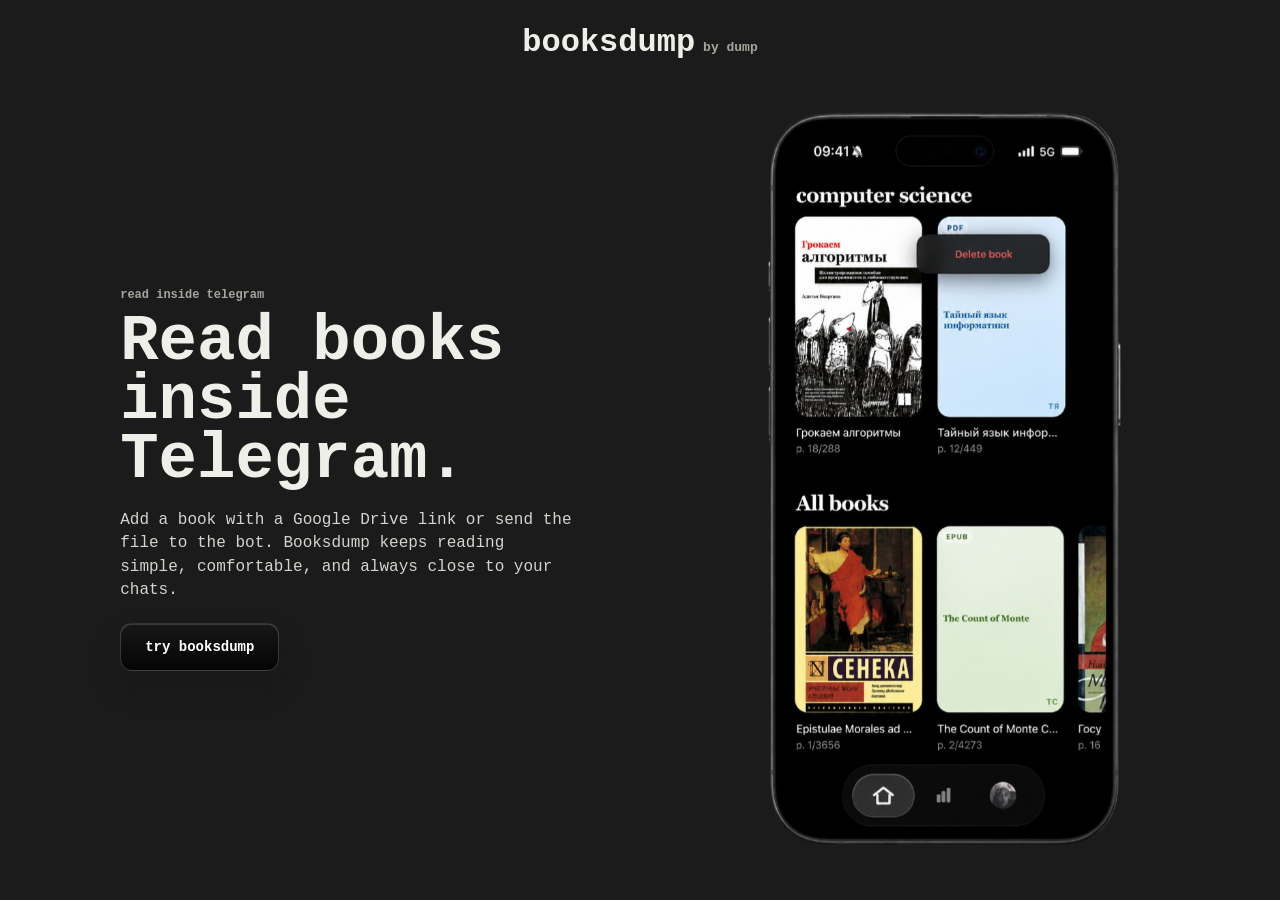
==== booksdump/index.html @ 0b0e0022 "v1.0" ====
<!doctype html>
<html lang="en">
  <head>
    <meta charset="utf-8">
    <meta name="viewport" content="width=device-width, initial-scale=1">
    <title>Booksdump | Dump Labs</title>
    <link rel="stylesheet" href="../styles.css">
  </head>
  <body class="booksdump-body">
    <main class="booksdump-page" aria-label="Booksdump">
      <header class="booksdump-topbar">
        <a href="../product.html" aria-label="Back to Dump Labs products">
          <strong>booksdump</strong>
          <span>by dump</span>
        </a>
      </header>

      <section class="booksdump-hero">
        <p class="booksdump-kicker">read inside telegram</p>
        <h1>Read books inside Telegram.</h1>
        <p>
          Add a book with a Google Drive link or send the file to the bot. Booksdump keeps reading
          simple, comfortable, and always close to your chats.
        </p>
        <a class="booksdump-button" href="https://t.me/BkDump_bot" aria-label="Try Booksdump">try booksdump</a>
      </section>

      <section class="booksdump-preview" aria-label="Booksdump screenshot preview">
        <img
          class="booksdump-screenshot"
          src="assets/booksdump-screen.png"
          srcset="assets/booksdump-screen.png 1x, assets/booksdump-screen@2x.png 2x"
          alt="Booksdump app screenshot"
        >
      </section>
    </main>
  </body>
</html>
---- styles.css ----
:root {
  color-scheme: dark;
  --bg: #1b1b1b;
  --side: #1b1b1b;
  --surface: #1b1b1b;
  --line: rgba(236, 236, 228, 0.16);
  --line-strong: rgba(236, 236, 228, 0.32);
  --text: #efefea;
  --muted: #a5a59e;
  --dim: #6f6f69;
  --font-main: "SFMono-Regular", Consolas, "Liberation Mono", monospace;
}

* {
  box-sizing: border-box;
}

body {
  min-height: 100vh;
  margin: 0;
  background: var(--bg);
  color: var(--text);
  font-family: var(--font-main);
}

a {
  color: inherit;
  text-decoration: none;
}

.side-nav {
  position: fixed;
  inset: 0 auto 0 0;
  z-index: 10;
  width: 286px;
  padding: 72px 58px;
  background: var(--side);
}

.brand,
.nav-links a {
  display: flex;
  align-items: center;
  width: fit-content;
  font-family: var(--font-main);
  font-size: 14px;
  line-height: 1;
  letter-spacing: 0;
  text-transform: uppercase;
}

.brand {
  color: var(--text);
  font-size: 24px;
  font-weight: 800;
}

.brand-mark {
  display: none;
}

.nav-links {
  display: grid;
  gap: 22px;
  margin-top: 42px;
  color: #cfcfca;
}

.nav-links a {
  position: relative;
  opacity: 0.68;
  transition: color 180ms ease, opacity 180ms ease, transform 180ms ease;
}

.nav-links a::before {
  position: absolute;
  left: -16px;
  content: ">";
  color: var(--text);
  opacity: 0;
  transition: opacity 180ms ease;
}

.brand[aria-current="page"],
.nav-links a:hover,
.nav-links a:focus-visible,
.nav-links a[aria-current="page"] {
  color: var(--text);
  opacity: 1;
  outline: none;
  transform: translateX(4px);
}

.nav-links a:hover::before,
.nav-links a:focus-visible::before,
.nav-links a[aria-current="page"]::before {
  opacity: 1;
}

main {
  min-height: 100vh;
  margin-left: 286px;
}

.blank-product-page {
  min-height: 100vh;
  margin-left: 0;
  background: var(--bg);
}

.hero,
.page-main {
  min-height: 100vh;
  background: var(--surface);
}

.hero {
  position: relative;
  display: grid;
  overflow: hidden;
}

.hero-content {
  position: relative;
  z-index: 1;
  place-self: center;
  width: min(820px, calc(100% - 72px));
  text-align: center;
}

.logo-type {
  display: grid;
  gap: 8px;
  margin: 0;
  color: var(--text);
  font-family: var(--font-main);
  font-size: clamp(62px, 11vw, 154px);
  font-weight: 800;
  line-height: 0.78;
  letter-spacing: 0;
  text-transform: uppercase;
  text-shadow: 0 0 34px rgba(255, 255, 255, 0.09);
}

.logo-type span {
  display: block;
}

.hero-copy {
  max-width: 610px;
  margin: 34px auto 0;
  color: #d4d4ce;
  font-size: clamp(16px, 2vw, 21px);
  line-height: 1.5;
}

.hero-copy-secondary {
  max-width: 720px;
  margin-top: 18px;
  color: var(--muted);
}

.page-main {
  position: relative;
  display: grid;
  padding: 88px 7vw;
}

.page-section {
  position: relative;
  z-index: 1;
  align-self: center;
  width: min(980px, 100%);
}

.section-kicker {
  margin: 0 0 24px;
  color: var(--muted);
  font-family: var(--font-main);
  font-size: 11px;
  letter-spacing: 0;
  text-transform: uppercase;
}

.page-section h1 {
  max-width: 840px;
  margin: 0;
  font-size: clamp(42px, 6.6vw, 92px);
  font-weight: 500;
  line-height: 0.96;
  letter-spacing: 0;
}

.page-section > p:not(.section-kicker) {
  max-width: 680px;
  margin: 28px 0 0;
  color: #c9c9c2;
  font-size: 18px;
  line-height: 1.65;
}

.about-copy p {
  max-width: 760px;
}

.product-main {
  place-items: center;
}

.product-hub {
  display: grid;
  grid-template-columns: repeat(3, minmax(0, 1fr));
  gap: clamp(28px, 5vw, 78px);
  width: min(920px, 100%);
}

.product-link {
  display: grid;
  justify-items: center;
  gap: 26px;
  min-height: 190px;
  align-content: center;
  color: var(--text);
  font-family: var(--font-main);
  text-align: center;
  text-transform: uppercase;
  transition: opacity 180ms ease, transform 180ms ease;
}

.product-link span {
  display: inline-block;
  color: var(--dim);
  font-size: 12px;
}

.product-link strong {
  margin: 0;
  font-size: clamp(24px, 3vw, 42px);
  font-weight: 800;
  line-height: 1;
  letter-spacing: 0;
}

.product-link:hover,
.product-link:focus-visible {
  opacity: 0.72;
  outline: none;
  transform: translateY(-4px);
}

.contact-link {
  display: inline-flex;
  margin-top: 24px;
  padding-bottom: 7px;
  border-bottom: 1px solid var(--line-strong);
  color: var(--text);
  font-size: clamp(18px, 3vw, 30px);
}

.contact-main {
  place-items: center;
}

.contact-page {
  display: grid;
  grid-template-columns: minmax(280px, 1.1fr) minmax(210px, 0.9fr);
  gap: clamp(48px, 8vw, 118px);
  align-items: end;
  justify-self: center;
  width: min(780px, 100%);
  transform: translateX(-4vw);
}

.contact-email {
  min-width: 0;
}

.contact-page h1 {
  margin: 0;
  font-size: clamp(54px, 7vw, 92px);
  font-weight: 800;
  line-height: 0.9;
  letter-spacing: 0;
}

.contact-page .section-kicker {
  margin-bottom: 18px;
}

.contact-social {
  min-width: 0;
  padding-bottom: 11px;
}

.social-handle {
  display: inline-flex;
  width: fit-content;
  padding-bottom: 6px;
  border-bottom: 1px solid var(--line-strong);
  color: var(--text);
  font-size: clamp(16px, 1.6vw, 20px);
}

body.booksdump-body {
  overflow: hidden;
  background: var(--bg);
  color: var(--text);
  font-family: var(--font-main);
}

.booksdump-page {
  position: relative;
  display: grid;
  grid-template-columns: minmax(24px, 1fr) minmax(360px, 520px) minmax(270px, 430px) minmax(24px, 1fr);
  grid-template-rows: auto minmax(0, 1fr);
  column-gap: clamp(34px, 7vw, 96px);
  row-gap: clamp(18px, 3vh, 30px);
  height: 100svh;
  min-height: 100svh;
  margin-left: 0;
  padding: clamp(18px, 3vh, 30px) 0;
  overflow: hidden;
  background: var(--bg);
}

.booksdump-topbar {
  position: relative;
  z-index: 2;
  display: flex;
  grid-column: 2 / 4;
  justify-content: center;
}

.booksdump-topbar a {
  display: inline-flex;
  align-items: baseline;
  gap: 8px;
  color: var(--text);
}

.booksdump-topbar strong {
  font-size: clamp(22px, 2.5vw, 32px);
  font-weight: 800;
  line-height: 1;
  letter-spacing: 0;
}

.booksdump-topbar span {
  font-size: clamp(10px, 1.2vw, 13px);
  font-weight: 600;
  color: var(--muted);
}

.booksdump-hero {
  position: relative;
  z-index: 2;
  grid-column: 2;
  grid-row: 2;
  align-self: center;
  justify-self: end;
  width: min(520px, 100%);
  text-align: left;
}

.booksdump-kicker {
  margin: 0 0 10px;
  color: var(--muted);
  font-size: 12px;
  font-weight: 700;
  line-height: 1.2;
}

.booksdump-hero h1 {
  max-width: 520px;
  margin: 0;
  font-size: clamp(42px, 5vw, 78px);
  font-weight: 800;
  line-height: 0.92;
  letter-spacing: 0;
}

.booksdump-hero p:not(.booksdump-kicker) {
  max-width: 460px;
  margin: clamp(16px, 2.2vh, 22px) 0 0;
  color: #d4d4ce;
  font-size: clamp(13px, 1.25vw, 16px);
  line-height: 1.45;
}

.booksdump-button {
  display: inline-flex;
  align-items: center;
  justify-content: center;
  min-width: 148px;
  height: 48px;
  margin-top: clamp(16px, 2.3vh, 24px);
  padding: 0 24px;
  border: 1px solid rgba(255, 255, 255, 0.18);
  border-radius: 12px;
  background: linear-gradient(#171717, #050505);
  box-shadow: 0 16px 32px rgba(16, 16, 16, 0.2), inset 0 1px 0 rgba(255, 255, 255, 0.14);
  color: #fff;
  font-size: 14px;
  font-weight: 800;
}

.booksdump-preview {
  position: relative;
  z-index: 2;
  display: grid;
  grid-column: 3;
  grid-row: 2;
  justify-items: center;
  align-items: center;
  min-height: 0;
  overflow: hidden;
}

.booksdump-screenshot {
  display: block;
  width: auto;
  max-width: min(430px, 100%);
  height: min(82svh, 760px);
  max-height: 100%;
  object-fit: contain;
  image-rendering: auto;
  backface-visibility: hidden;
}

@media (max-width: 860px) {
  .side-nav {
    position: sticky;
    top: 0;
    display: flex;
    align-items: center;
    justify-content: space-between;
    width: 100%;
    height: 62px;
    padding: 0 18px;
    border-right: 0;
  }

  .nav-links {
    display: flex;
    gap: 14px;
    margin-top: 0;
  }

  .brand,
  .nav-links a {
    font-size: 11px;
  }

  .brand {
    font-size: 18px;
  }

  .nav-links a::before {
    display: none;
  }

  .brand[aria-current="page"],
  .nav-links a:hover,
  .nav-links a:focus-visible,
  .nav-links a[aria-current="page"] {
    transform: none;
  }

  main {
    min-height: calc(100vh - 62px);
    margin-left: 0;
  }

  .hero,
  .page-main {
    min-height: calc(100vh - 62px);
  }

  .hero-content {
    width: min(100% - 36px, 560px);
  }

  .logo-type {
    font-size: clamp(58px, 18vw, 96px);
  }

  .hero-copy {
    font-size: 16px;
  }

  .page-main {
    padding: 74px 24px;
  }

  .page-section h1 {
    font-size: clamp(38px, 11vw, 64px);
  }

  .product-hub {
    grid-template-columns: 1fr;
    gap: 16px;
  }

  .product-link {
    min-height: 130px;
  }

  .product-link strong {
    font-size: clamp(28px, 10vw, 42px);
  }

  .contact-page {
    grid-template-columns: 1fr;
    gap: 42px;
    justify-self: stretch;
    transform: none;
  }

  .contact-email,
  .contact-social {
    justify-self: start;
  }

  .contact-social {
    padding-bottom: 0;
  }

  .booksdump-page {
    grid-template-columns: 1fr;
    grid-template-rows: auto auto minmax(0, 1fr);
    gap: 16px;
    padding: 18px 18px 0;
  }

  .booksdump-topbar {
    grid-column: 1;
    grid-row: 1;
  }

  .booksdump-hero {
    grid-column: 1;
    grid-row: 2;
    justify-self: center;
    width: min(100%, 540px);
    text-align: center;
  }

  .booksdump-kicker {
    margin-bottom: 9px;
    font-size: 11px;
  }

  .booksdump-hero h1 {
    font-size: clamp(31px, 10vw, 48px);
  }

  .booksdump-hero p:not(.booksdump-kicker) {
    max-width: 440px;
    margin-right: auto;
    margin-left: auto;
    font-size: 13px;
    line-height: 1.42;
  }

  .booksdump-button {
    min-width: 142px;
    height: 46px;
    margin-top: 18px;
    border-radius: 10px;
    font-size: 13px;
  }

  .booksdump-preview {
    grid-column: 1;
    grid-row: 3;
  }

  .booksdump-screenshot {
    max-width: min(360px, 78vw);
    height: min(52svh, 500px);
  }
}

@media (max-width: 480px) {
  .side-nav {
    gap: 18px;
    overflow-x: auto;
  }

  .nav-links {
    min-width: max-content;
  }

  .booksdump-page {
    gap: 12px;
    padding: 16px 14px 0;
  }

  .booksdump-topbar strong {
    font-size: 22px;
  }

  .booksdump-hero h1 {
    font-size: clamp(28px, 9.4vw, 38px);
  }

  .booksdump-hero p:not(.booksdump-kicker) {
    font-size: 12px;
    line-height: 1.35;
  }

  .booksdump-screenshot {
    max-width: min(310px, 82vw);
    height: min(46svh, 390px);
  }
}
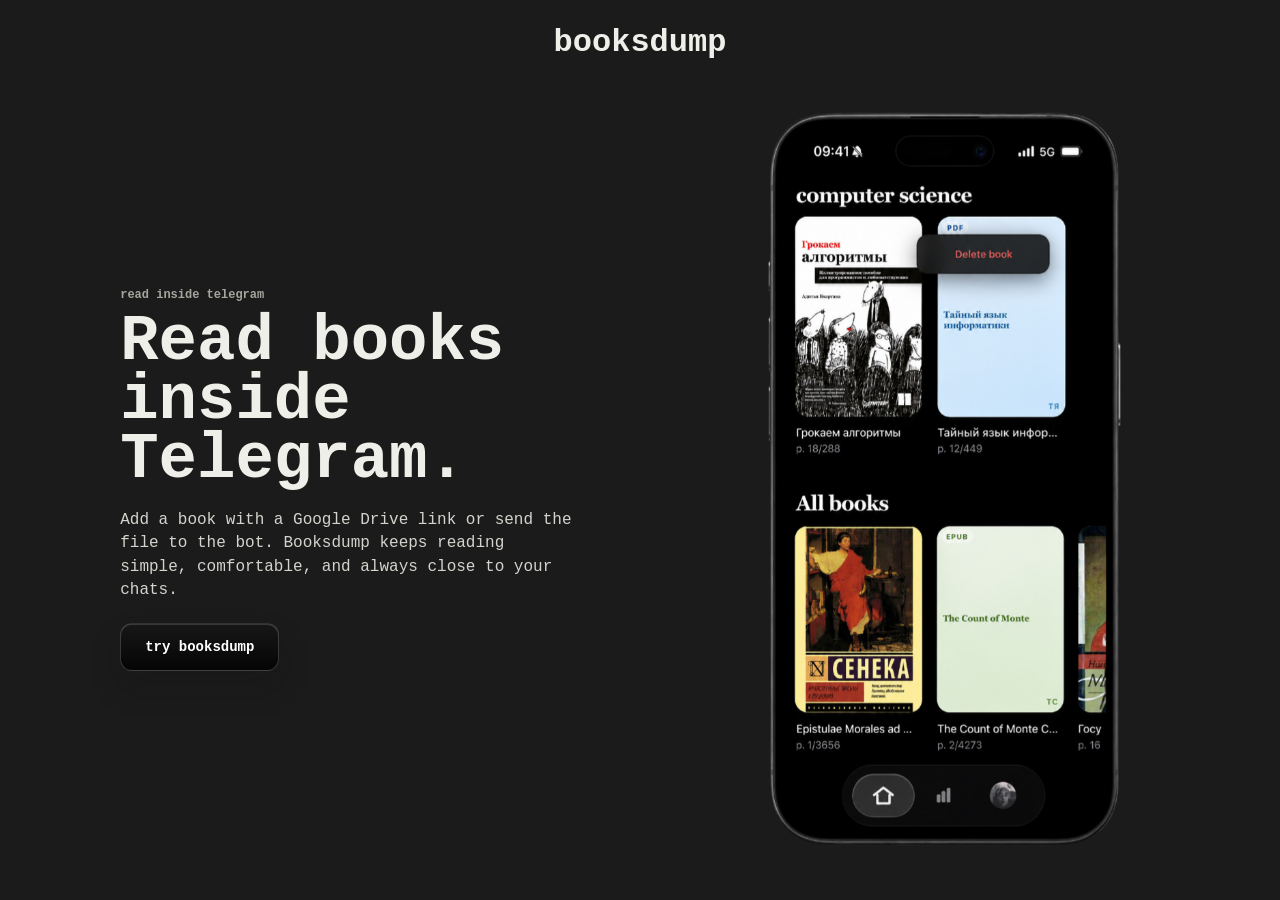
==== commit bdd68e40: "fix booksdump page" ====
--- a/booksdump/index.html
+++ b/booksdump/index.html
@@ -11,7 +11,6 @@
       <header class="booksdump-topbar">
         <a href="../product.html" aria-label="Back to Dump Labs products">
           <strong>booksdump</strong>
-          <span>by dump</span>
         </a>
       </header>
 
--- a/styles.css
+++ b/styles.css
@@ -250,7 +250,6 @@
 
 .contact-link {
   display: inline-flex;
-  margin-top: 24px;
   padding-bottom: 7px;
   border-bottom: 1px solid var(--line-strong);
   color: var(--text);
@@ -263,11 +262,11 @@
 
 .contact-page {
   display: grid;
-  grid-template-columns: minmax(280px, 1.1fr) minmax(210px, 0.9fr);
-  gap: clamp(48px, 8vw, 118px);
-  align-items: end;
+  grid-template-columns: minmax(280px, 1fr);
+  gap: 30px;
+  align-items: start;
   justify-self: center;
-  width: min(780px, 100%);
+  width: min(420px, 100%);
   transform: translateX(-4vw);
 }
 
@@ -542,6 +541,7 @@
     grid-row: 2;
     justify-self: center;
     width: min(100%, 540px);
+    margin-top: 18px;
     text-align: center;
   }
 
